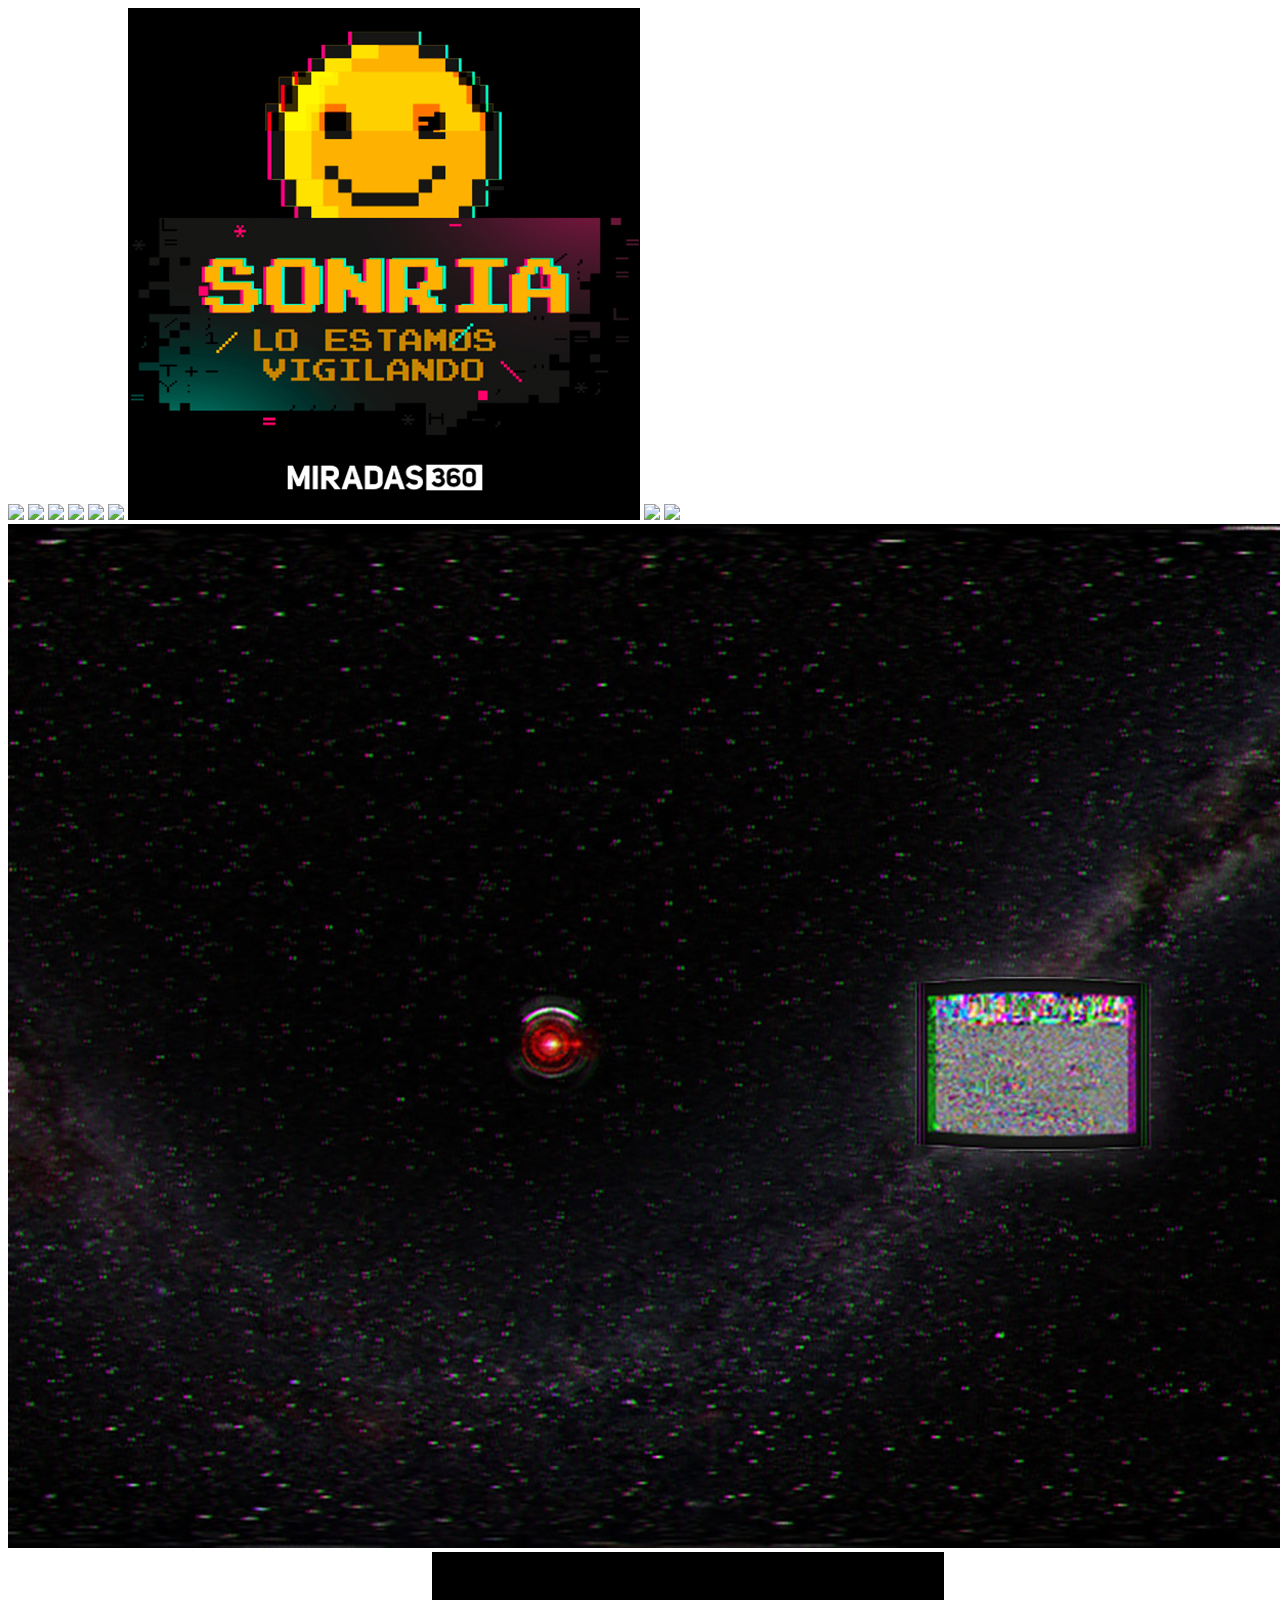
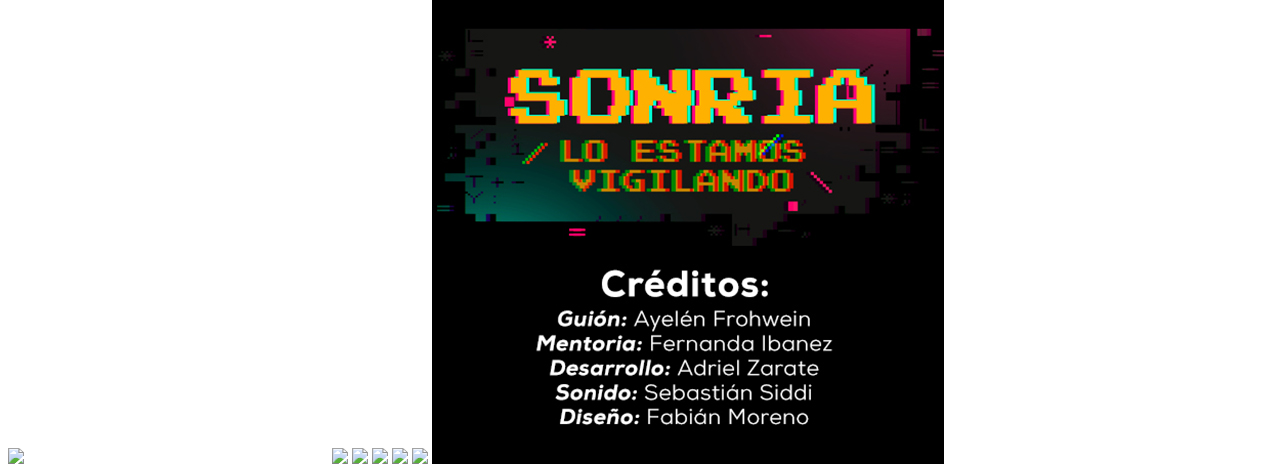
==== index.html @ ab411187 "testing video-39" ====
<!DOCTYPE html>
<html lang="en">

<head>
    <meta charset="UTF-8">
    <title>smile</title>

    <link rel="stylesheet" href="css/bootstrap.min.css" />
    <link rel="stylesheet" href="css/style.css" />

    <script src="js/jquery.min.js"></script>
    <script src="js/bootstrap.min.js"></script>

    <script src="https://aframe.io/releases/0.6.1/aframe.min.js"></script>

    <script src="js/aframe-gif-shader.min.js"></script>

    <script src="js/aframe-vid-shader.min.js"></script>

    <!--script src="js/aframe-particle-system-component.min.js"></script-->

    <script src="js/aframe-preloader-component.min.js"></script>

</head>

<body>

    <div id="preloaderModal" class="modal instructions-modal" tabindex="-1" role="dialog" style="display: none;">
        <div class="modal-dialog modal-dialog__full" role="document">
            <div class="modal-content vertical-align text-center">
                <div class="col-md-6 col-md-offset-3">
                    <div class="row" style="opacity:0">
                        <div class="col-xs-12">
                            <i class="preloader-modal__ok fa fa-check fa-5x text-success" aria-hidden="true"></i>
                            <i class="preloader-modal__spinner fa fa-cog fa-spin fa-5x fa-fw text-muted" aria-hidden="true"></i>
                        </div>
                    </div>
                    <div class="row">
                        <div class="col-xs-12">
                            <span class="progress-label">Loading 0%</span>
                        </div>
                    </div>
                    <div class="row">
                        <div class="col-xs-12">
                            <button type="button" class="btn btn-default clearfix" data-dismiss="modal">Start</button>
                        </div>
                    </div>
                </div>
            </div>
        </div>
    </div>

    <a-scene preloader="autoInject: false; clickToClose: true; autoClose: true; target: #preloaderModal; bar: #preloaderModal .progress-bar; label: #preloaderModal .progress-label; labelText: Loading {0}%; slowLoad: true; doneLabelText: Press Start To Play!;">

        <a-assets>

            <img id="intro-msg-1" src="img/intro-msg-1.jpg" crossorigin="anonymous" preload="true">
            <img id="headphones" src="img/headphones.png" crossorigin="anonymous" preload="true">

            <img id="intro-msg-2" src="img/intro-msg-2.jpg" crossorigin="anonymous" preload="true">
            <img id="cardboard" src="img/cardboard.png" crossorigin="anonymous" preload="true">

            <img id="intro-msg-3" src="img/intro-msg-3.jpg" crossorigin="anonymous" preload="true">
            <img id="rotation" src="img/rotation.png" crossorigin="anonymous" preload="true">

            <img id="poster" src="img/poster.jpg" crossorigin="anonymous" preload="true">

            <img   id="img-1" src="img/img-1.jpg" crossorigin="anonymous" preload="true">
            <audio id="voice-1" src="audio/voice-1.aac" crossorigin="anonymous" preload="true"></audio>
            <audio id="sound-1" src="audio/sound-1.aac" crossorigin="anonymous" preload="true"></audio>
            <img   id="gif-1" src="img/gif-1.gif" crossorigin="anonymous" preload="true">

            <img   id="img-2" src="img/img-2.jpg" crossorigin="anonymous" preload="true">
            <audio id="voice-2" src="audio/voice-2.aac" crossorigin="anonymous" preload="true"></audio>
            <audio id="sound-2" src="audio/sound-2.aac" crossorigin="anonymous" preload="true"></audio>
            <img   id="gif-2" src="img/gif-2.gif" crossorigin="anonymous" preload="true">

            <video id="video-3" src="video/video-3.mp4" loop="true" crossorigin="anonymous" preload="true"></video>
            <audio id="voice-3" src="audio/voice-3.aac" crossorigin="anonymous" preload="true"></audio>
            <audio id="sound-3" src="audio/sound-3.aac" crossorigin="anonymous" preload="true"></audio>
            <img   id="gif-3" src="img/gif-3.gif" crossorigin="anonymous" preload="true">

            <img   id="img-4" src="img/img-4.jpg" crossorigin="anonymous" preload="true">
            <audio id="voice-4" src="audio/voice-4.aac" crossorigin="anonymous" preload="true"></audio>
            <audio id="sound-4" src="audio/sound-4.aac" crossorigin="anonymous" preload="true"></audio>
            <img   id="gif-4" src="img/gif-4.gif" crossorigin="anonymous" preload="true">

            <img   id="img-5" src="img/img-5.jpg" crossorigin="anonymous" preload="true">
            <audio id="voice-5" src="audio/voice-5.aac" crossorigin="anonymous" preload="true"></audio>
            <audio id="sound-5" src="audio/sound-5.aac" crossorigin="anonymous" preload="true"></audio>
            <img   id="gif-5" src="img/gif-5.gif" crossorigin="anonymous" preload="true">

            <img   id="credits" src="img/credits.jpg" crossorigin="anonymous" preload="true">

        </a-assets>

        <a-sky color="#000"></a-sky>

        <a-camera wasd-controls-enabled="true">
            <a-cursor id="cursor" color="red"></a-cursor>
            <a-plane id="trigger" width="0" height=".007" position="0 -0.25 -.5" color="#0afe55"></a-plane>
            <!-- intro -->
            <a-image src="#headphones" opacity="0" position="0 0 -6">
                <a-animation attribute="opacity" from="0" to="1" delay="0" dur="5000"></a-animation>
                <a-animation attribute="opacity" from="1" to="0" delay="5000" dur="5000"></a-animation>
                <a-animation attribute="visible" delay="10000" to="false"></a-animation>
                <a-animation attribute="rotation" dur="5000" fill="forwards" to="0 360 0" repeat="2"></a-animation>
            </a-image>
            <a-image src="#cardboard" opacity="0" position="0 0 -6">
                <a-animation attribute="visible" delay="10000" to="true"></a-animation>
                <a-animation attribute="opacity" from="0" to="1" delay="10000" dur="5000"></a-animation>
                <a-animation attribute="opacity" from="1" to="0" delay="15000" dur="5000"></a-animation>
                <a-animation attribute="visible" delay="20000" to="false"></a-animation>
                <a-animation attribute="rotation" delay="10000" dur="5000" fill="forwards" to="0 360 0" repeat="3"></a-animation>
            </a-image>
            <a-image src="#rotation" opacity="0" position="0 0 -6">
                <a-animation attribute="visible" delay="20000" to="true"></a-animation>
                <a-animation attribute="opacity" from="0" to="1" delay="20000" dur="5000"></a-animation>
                <a-animation attribute="opacity" from="1" to="0" delay="25000" dur="5000"></a-animation>
                <a-animation attribute="visible" delay="30000" to="false"></a-animation>
                <a-animation attribute="rotation" delay="20000" dur="5000" fill="forwards" to="0 360 0" repeat="3"></a-animation>
            </a-image>
            <a-plane src="#intro-msg-1" height="0.7" width="6" opacity="0" color="white" position=".12 1 -6">
                <a-animation attribute="opacity" from="0" to="1" dur="5000"></a-animation>
                <a-animation attribute="opacity" from="1" to="0" delay="5000" dur="5000"></a-animation>
                <a-animation attribute="visible" delay="10000" to="false"></a-animation>
            </a-plane>
            <a-plane src="#intro-msg-2" height="0.7" width="6" opacity="0" color="white" position=".12 1 -6">
                <a-animation attribute="visible" delay="10000" to="true"></a-animation>
                <a-animation attribute="opacity" from="0" to="1" delay="10000" dur="5000"></a-animation>
                <a-animation attribute="opacity" from="1" to="0" delay="15000" dur="5000"></a-animation>
                <a-animation attribute="visible" delay="20000" to="false"></a-animation>
            </a-plane>
            <a-plane src="#intro-msg-3" height="0.7" width="6" opacity="0" color="white" position=".12 1 -6">
                <a-animation attribute="visible" delay="20000" to="true"></a-animation>
                <a-animation attribute="opacity" from="0" to="1" delay="20000" dur="5000"></a-animation>
                <a-animation attribute="opacity" from="1" to="0" delay="25000" dur="5000"></a-animation>
                <a-animation attribute="visible" delay="30000" to="false"></a-animation>
            </a-plane>
            <a-plane src="#poster" opacity="0" width="2.8" height="2.8" position="0 0 -3">
                <a-animation attribute="opacity" from="0" to="1" delay="30000" dur="5000"></a-animation>
                <a-animation attribute="opacity" from="1" to="0" delay="35000" dur="5000"></a-animation>
                <a-animation id="start" attribute="visible" delay="40000" to="false"></a-animation>
            </a-plane>
            <!-- intro end -->
            <a-plane id="finalCredits" src="#credits" visible="false" width="3" height="3" position="0 0 -200"></a-plane>
        </a-camera>

        <a-sphere class="sphereActive" position="0 2 0" radius="50" material="src: #img-1" rotation="0 180 0" side="double" visible="false" sound="src:#sound-1; autoplay:false; loop:true; volume:4;"></a-sphere>
        <a-sphere position="0 2 -200" radius="50" material="src: #img-2" rotation="0 180 0" side="double" visible="false" sound="src:#sound-2; autoplay:false; loop:true; volume:4;"></a-sphere>

        <a-entity id="action" geometry="primitive:plane;" position="0 -200 0" material="shader:gif; src:url(img/gif-1.gif); transparent:true; opacity:.7;"></a-entity>

        <a-entity id="sound" position="0 1.5 0">
            <a-entity sound="src: #voice-1; volume: 3;"></a-entity>
        </a-entity>

        <!-- elements scene 1 -->
        <!-- ... -->

        <!-- elements scene 2 -->
        <!-- ... -->

        <!-- elements scene 3 -->
        <!-- ... -->

        <!-- elements scene 4 -->
        <a-entity class="es4-screen" position="-14.5 1.2 14.7" rotation="0 130 0" geometry="primitive:plane; height: 12.5; width: 8" material="shader:gif;src:url(img/es4-screen.gif);opacity:1" visible="false"></a-entity>

        <!-- elements scene 5 -->
		<a-entity class="es5-particle" position="0 2.25 0" particle-system="preset:snow; texture:img/0.png; size:3;" visible="false"></a-entity>
		<a-entity class="es5-particle" position="0 2.25 0" particle-system="preset:snow; texture:img/1.png; size:3;" visible="false"></a-entity>
		<a-entity class="es5-particle" position="0 2.25 0" particle-system="preset:snow; texture:img/0.png; size:2;" visible="false"></a-entity>
		<a-entity class="es5-particle" position="0 2.25 0" particle-system="preset:snow; texture:img/1.png; size:2;" visible="false"></a-entity>
		<a-entity class="es5-particle" position="0 2.25 0" particle-system="preset:rain; texture:img/0.png; size:2;" visible="false"></a-entity>
		<a-entity class="es5-particle" position="0 2.25 0" particle-system="preset:rain; texture:img/1.png; size:2;" visible="false"></a-entity>

    </a-scene>

    <script>

        // APP INIT
        (function() {

            console.log('app start');
            console.log('test 39');

            //SETTINGS
            var currentScene = 0;

            var assets = {
                escene1: {
                    esceneBgMaterial: 'img',
                    esceneBg: '#img-1',
                    esceneVoice: '#voice-1',
                    esceneSound: '#sound-1',
                    actionImg: 'gif-1',
                    actionPosition: { x: 0, y: 1.5, z: -1 }
                },
                escene2: {
                    esceneBgMaterial: 'img',
                    esceneBg: '#img-2',
                    esceneVoice: '#voice-2',
                    esceneSound: '#sound-2',
                    actionImg: 'gif-2',
                    actionPosition: { x: 0, y: 1.5, z: -1 }
                },
                escene3: {
                    esceneBgMaterial: 'video',
                    esceneBg: '#video-3',
                    esceneVoice: '#voice-3',
                    esceneSound: '#sound-3',
                    actionImg: 'gif-3',
                    actionPosition: { x: 0, y: 1.5, z: -1 }
                },
                escene4: {
                    esceneBgMaterial: 'img',
                    esceneBg: '#img-4',
                    esceneVoice: '#voice-4',
                    esceneSound: '#sound-4',
                    actionImg: 'gif-4',
                    actionPosition: { x: 0, y: 1.5, z: -1 }
                },
                escene5: {
                    esceneBgMaterial: 'img',
                    esceneBg: '#img-5',
                    esceneVoice: '#voice-5',
                    esceneSound: '#sound-5',
                    actionImg: 'gif-5',
                    actionPosition: { x: 0, y: 1.5, z: -1 }
                },
                key: function(n) {
                    return this[Object.keys(this)[n]];
                }
            };

            var indexLastScene = 4;
            var triggerAnimation = '<a-animation attribute="width" dur="3000" easing="ease-out" from="0" to="0.5">';
            var endAnimation = '<a-animation attribute="opacity" from="1" to="0" delay="3000" dur="3000"></a-animation>';
            var es5Particle = document.querySelectorAll('.es5-particle');

            var scene = document.querySelectorAll('a-scene');
            var sphere = document.querySelectorAll('a-sphere');
            var sphereActive = document.querySelector('.sphereActive');
            var sphereNoActive = document.querySelector('a-sphere:not(.sphereActive)');
            var voice = document.querySelector('#sound a-entity');
            var es4Screen = document.querySelector('.es4-screen');
            // var video2 = document.querySelector('#video-2');
            var video3 = document.querySelector('#video-3');

            function init() {
                console.log('you are in escene number: ' + (currentScene + 1));

                sphere[0].setAttribute('visible', 'true');
                sphere[1].setAttribute('visible', 'true');
                sphereActive.components.sound.playSound();
                voice.components.sound.playSound();
            }

            // ENABLE GO TO NEXT ESCENE
            function enableNext() {

                if (currentScene > 0 && currentScene < indexLastScene) {
                    if( assets.key(currentScene + 1).esceneBgMaterial == 'video' ){
                        sphereNoActive.classList.add("is-video");
                        sphereNoActive.setAttribute('material', 'shader:video; src:' + assets.key(currentScene + 1).esceneBg + '; side:double;' );
                    } else {
                        sphereNoActive.classList.remove("is-video");
                        sphereNoActive.setAttribute('material', 'shader:flat; src:' + assets.key(currentScene + 1).esceneBg );
                    }
                }

                action.setAttribute('position', { x: assets.key(currentScene).actionPosition.x, y: assets.key(currentScene).actionPosition.y, z: assets.key(currentScene).actionPosition.z });

                if (currentScene < indexLastScene) {
                    ++currentScene;
                    console.log('enable go to escene number: ' + (currentScene + 1));
                } else {
                    console.log('end');

                    action.onmouseenter = function (e) {
                      trigger.innerHTML = '';
                    };

                    sphereNoActive.setAttribute('visible', 'false');
                    sphereActive.innerHTML = endAnimation;
                    sphereActive.addEventListener('animationend', function(){
                        action.setAttribute('visible', 'false');
                        finalCredits.setAttribute('visible', 'true');
                        finalCredits.setAttribute('position', { x: 0, y: 0, z: -6 });
                    }, false);
                }
            }

            // GO TO NEXT ESCENE
            function goNextScene() {
                console.log('you are in escene number: ' + (currentScene + 1));

                sphere[0].classList.toggle("sphereActive");
                sphere[1].classList.toggle("sphereActive");

                sphereActive = document.querySelector('.sphereActive');
                sphereNoActive = document.querySelector('a-sphere:not(.sphereActive)');

                action.setAttribute('position', { y: -200 });

                sphereNoActive.setAttribute('material', '');
                sphereNoActive.setAttribute('position', { x: 0, y: 2, z: 100 });
                sphereActive.setAttribute('position', { x: 0, y: 2, z: 0 });

                if( currentScene > 4 ) {
                    sphereNoActive.components.sound.stopSound();
                }

                sphereActive.setAttribute('sound', { src: assets.key(currentScene).esceneSound });
                sphereActive.components.sound.playSound();

                voice.setAttribute('sound', { src: assets.key(currentScene).esceneVoice });
                voice.components.sound.playSound();

                switch(currentScene) {
                    case 1:
                        // togglePlayback();
                        break;
                    case 2:
                        togglePlayback();
                        togglePlayback();
                        break;
                    case 3:
                        es4Screen.setAttribute('visible','true');
                        break;
                    case 4:
                        es4Screen.setAttribute('visible','false');
                        function async(u, c) {
                          var d = document,
                              t = 'script',
                              o = d.createElement(t),
                              s = d.getElementsByTagName(t)[0];
                          o.src = '//' + u;
                          if (c) { o.addEventListener('load', function (e) { c(null, e); }, false); }
                          s.parentNode.insertBefore(o, s);
                        }
                        async('adrielzarate.github.io/js/aframe-particle-system-component.min.js', function() {
                            console.log('script loaded!');
                            for (var i = 0; i < es5Particle.length; i++) {
                                es5Particle[i].setAttribute('visible','true');
                            }
                        });
                        break;
                }

                action.setAttribute('material', { src: 'url(img/' + assets.key(currentScene).actionImg + '.gif);' });
            }

            //TOGLE PLAY TEXTURE
            function togglePlayback() {
              var el = document.querySelector('.is-video');
              var material = Object.assign({}, el.getAttribute('material'));
              material.pause = !material.pause;
              el.setAttribute('material', material);
            }

            //EVENTS
            start.addEventListener('animationend', init, false);
            sound.addEventListener('sound-ended', enableNext, false);
            trigger.addEventListener('animationend', goNextScene, false);

            preloaderModal.querySelector('button').addEventListener('click', function(){
                // video2.play();
                // video2.pause();
                video3.play();
                video3.pause();
                // togglePlayback();
            }, false);

            action.onmouseenter = function (e) {
              trigger.innerHTML = triggerAnimation;
            };

            action.onmouseleave = function (e) {
              trigger.innerHTML = '';
              trigger.setAttribute('width', 0);
            };

        })();

    </script>
</body>

</html>
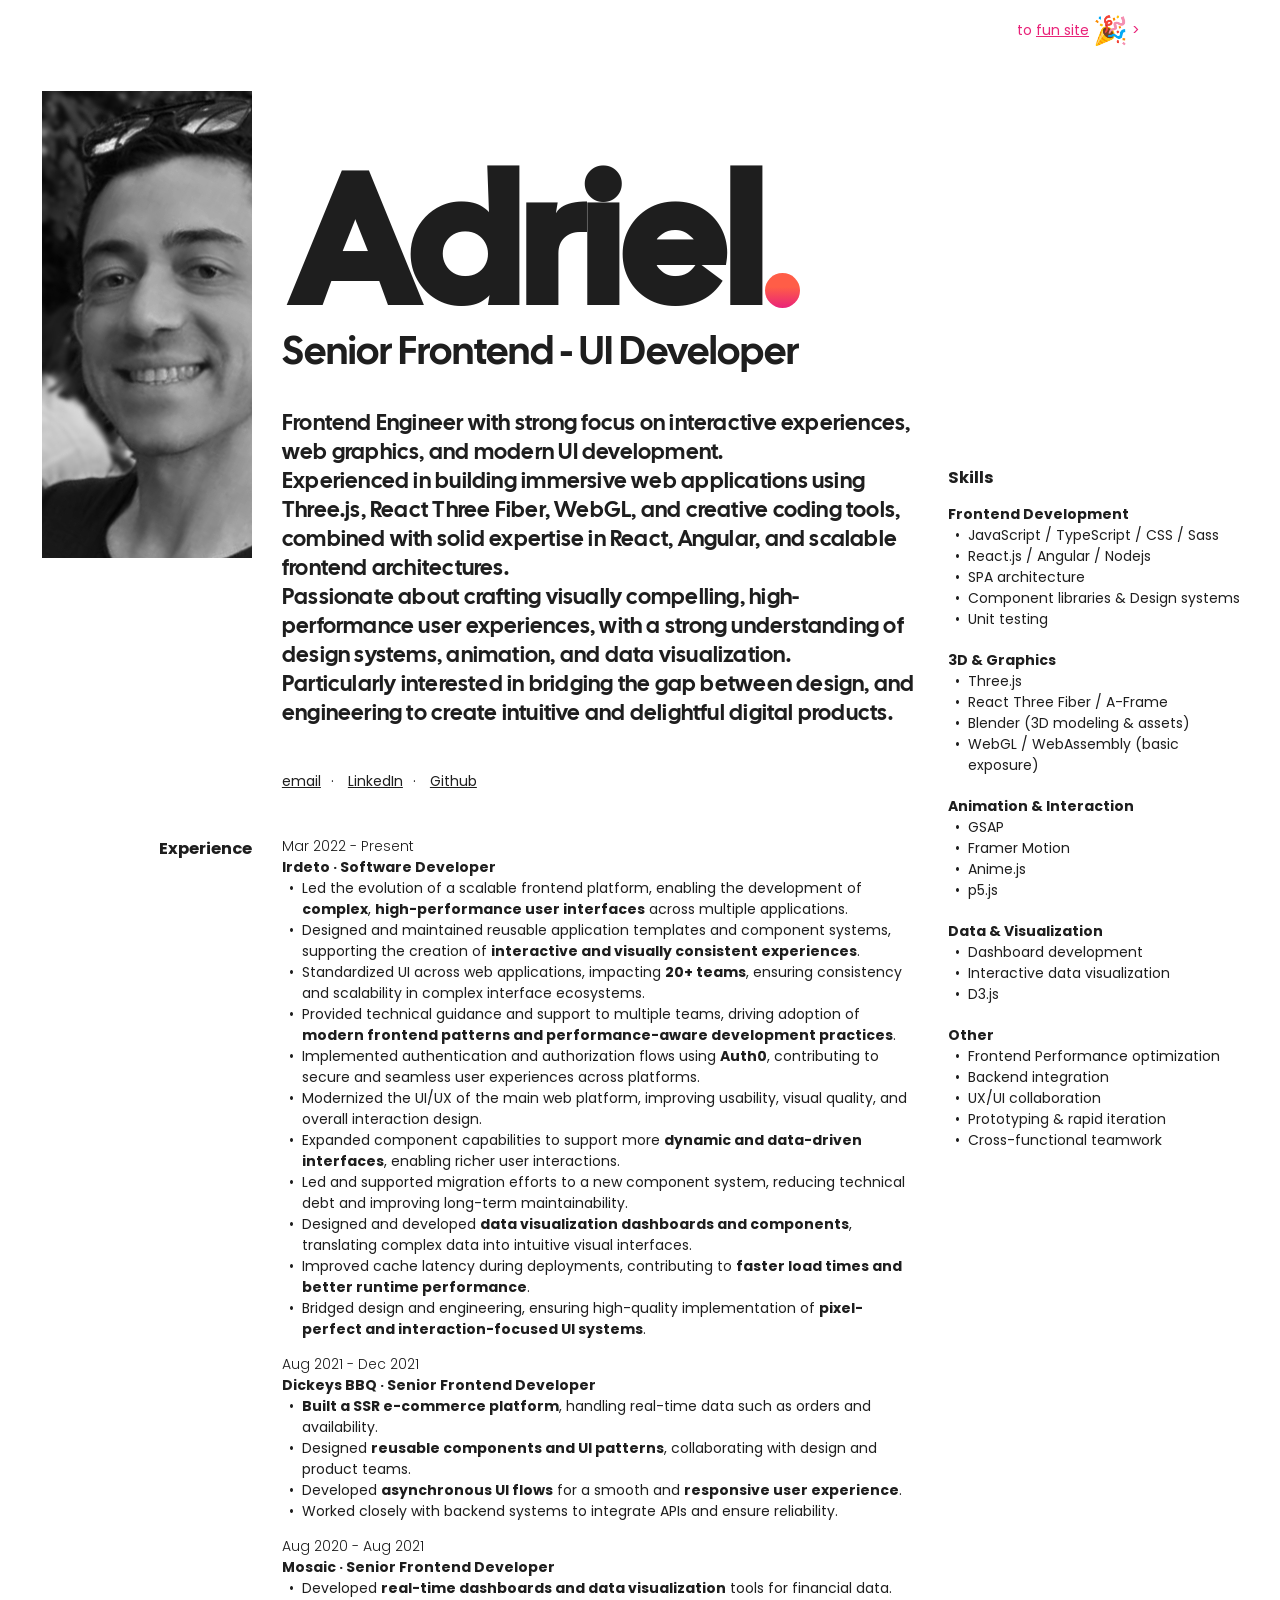
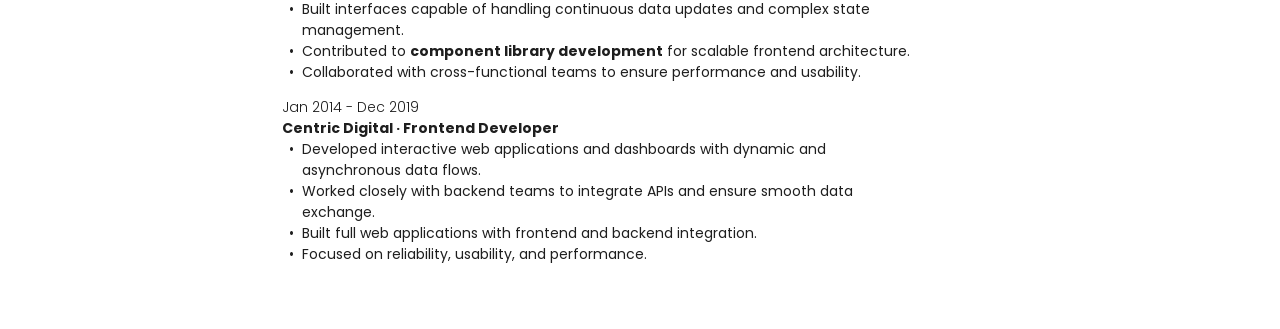
==== commit 5bd7b4da: "first commit" ====
--- a/index.html
+++ b/index.html
@@ -1,390 +1,166 @@
 <!DOCTYPE html>
 <html lang="en">
-
 <head>
     <meta charset="UTF-8">
-    <title>smile</title>
+    <meta name="viewport" content="width=device-width, initial-scale=1.0">
+    <link rel="icon" href="img/favicon.ico" type="image/x-icon">
+    <title>Adriel Zarate · Frontend Developer</title>
+    <link rel="preconnect" href="https://fonts.googleapis.com">
+    <link rel="preconnect" href="https://fonts.gstatic.com" crossorigin>
+    <link href="https://fonts.googleapis.com/css2?family=Cal+Sans&family=Poppins:wght@300;400;700&display=swap" rel="stylesheet">
+    <link rel="stylesheet" href="css/style.css">
+    <link rel="stylesheet" href="css/profesional.css">
+</head>
+<body>
+    <nav>
+        <a href="/fun.html">to <span class="underline">fun site</span> <span class="emoji">🎉</span> ></a>
+    </nav>
+    <div class="professional">
+        <section class="intro">
+            <figure>
+                <img id="me" width="210" src="img/adriel-zarate.jpg" alt="Adriel Zarate profile picture">
+            </figure>
 
-    <link rel="stylesheet" href="css/bootstrap.min.css" />
-    <link rel="stylesheet" href="css/style.css" />
+            <div>
+                <header>
+                    <h1>Adriel</h1>
+                    <h2>Senior Frontend - UI Developer</h2>
+                </header>
 
-    <script src="js/jquery.min.js"></script>
-    <script src="js/bootstrap.min.js"></script>
-
-    <script src="https://aframe.io/releases/0.6.1/aframe.min.js"></script>
-
-    <script src="js/aframe-gif-shader.min.js"></script>
-
-    <script src="js/aframe-vid-shader.min.js"></script>
-
-    <!--script src="js/aframe-particle-system-component.min.js"></script-->
-
-    <script src="js/aframe-preloader-component.min.js"></script>
-
-</head>
-
-<body>
-
-    <div id="preloaderModal" class="modal instructions-modal" tabindex="-1" role="dialog" style="display: none;">
-        <div class="modal-dialog modal-dialog__full" role="document">
-            <div class="modal-content vertical-align text-center">
-                <div class="col-md-6 col-md-offset-3">
-                    <div class="row" style="opacity:0">
-                        <div class="col-xs-12">
-                            <i class="preloader-modal__ok fa fa-check fa-5x text-success" aria-hidden="true"></i>
-                            <i class="preloader-modal__spinner fa fa-cog fa-spin fa-5x fa-fw text-muted" aria-hidden="true"></i>
-                        </div>
-                    </div>
-                    <div class="row">
-                        <div class="col-xs-12">
-                            <span class="progress-label">Loading 0%</span>
-                        </div>
-                    </div>
-                    <div class="row">
-                        <div class="col-xs-12">
-                            <button type="button" class="btn btn-default clearfix" data-dismiss="modal">Start</button>
-                        </div>
-                    </div>
+                <div class="about">
+                    <p>Frontend Engineer with strong focus on interactive experiences, web graphics, and modern UI development.</p>
+                    <p>Experienced in building immersive web applications using Three.js, React Three Fiber, WebGL, and creative coding tools, combined with solid expertise in React, Angular, and scalable frontend architectures.</p>
+                    <p>Passionate about crafting visually compelling, high-performance user experiences, with a strong understanding of design systems, animation, and data visualization.</p>
+                    <p>Particularly interested in bridging the gap between design, and engineering to create intuitive and delightful digital products.</p>
                 </div>
             </div>
-        </div>
+        </section>
+
+        <section class="links">
+            <ul>
+                <li><a href="mailto:adrielzarate@gmail.com">email</a></li>
+                <li><a href="https://www.linkedin.com/in/adrielzarate/">LinkedIn</a></li>
+                <li><a href="https://github.com/adrielzarate">Github</a></li>
+            </ul>
+        </section>
+
+        <aside class="skills">
+            <h3>Skills</h3>
+            <ul>
+                <li>
+                    <h4>Frontend Development</h4>
+                    <ul>
+                        <li>JavaScript / TypeScript / CSS / Sass</li>
+                        <li>React.js / Angular / Nodejs</li>
+                        <li>SPA architecture</li>
+                        <li>Component libraries & Design systems</li>
+                        <li>Unit testing</li>
+                    </ul>
+                </li>
+                <li>
+                    <h4>3D & Graphics</h4>
+                    <ul>
+                        <li>Three.js</li>
+                        <li>React Three Fiber / A-Frame</li>
+                        <li>Blender (3D modeling & assets)</li>
+                        <li>WebGL / WebAssembly (basic exposure)</li>
+                    </ul>
+                </li>
+                <li>
+                    <h4>Animation & Interaction</h4>
+                    <ul>
+                        <li>GSAP</li>
+                        <li>Framer Motion</li>
+                        <li>Anime.js</li>
+                        <li>p5.js</li>
+                    </ul>
+                </li>
+                <li>
+                    <h4>Data & Visualization</h4>
+                    <ul>
+                        <li>Dashboard development</li>
+                        <li>Interactive data visualization</li>
+                        <li>D3.js</li>
+                    </ul>
+                </li>
+                <li>
+                    <h4>Other</h4>
+                    <ul>
+                        <li>Frontend Performance optimization</li>
+                        <li>Backend integration</li>
+                        <li>UX/UI collaboration</li>
+                        <li>Prototyping & rapid iteration</li>
+                        <li>Cross-functional teamwork</li>
+                    </ul>
+                </li>
+            </ul>
+        </aside>
+
+        <main class="experience">
+            <h3>Experience</h3>
+            <ol reversed>
+                <li>
+                    <div class="date"><time datetime="2022-03">Mar 2022</time> - Present</div>
+                    <h4>Irdeto · Software Developer</h4>
+                    <ul>
+                        <li>Led the evolution of a scalable frontend platform, enabling the development of <strong>complex</strong>, <strong>high-performance user interfaces</strong> across multiple applications.</li>
+                        <li>Designed and maintained reusable application templates and component systems, supporting the creation of <strong>interactive and visually consistent experiences</strong>.</li>
+                        <li>Standardized UI across web applications, impacting <strong>20+ teams</strong>, ensuring consistency and scalability in complex interface ecosystems.</li>
+                        <li>Provided technical guidance and support to multiple teams, driving adoption of <strong>modern frontend patterns and performance-aware development practices</strong>.</li>
+                        <li>Implemented authentication and authorization flows using <strong>Auth0</strong>, contributing to secure and seamless user experiences across platforms.</li>
+                        <li>Modernized the UI/UX of the main web platform, improving usability, visual quality, and overall interaction design.</li>
+                        <li>Expanded component capabilities to support more <strong>dynamic and data-driven interfaces</strong>, enabling richer user interactions.</li>
+                        <li>Led and supported migration efforts to a new component system, reducing technical debt and improving long-term maintainability.</li>
+                        <li>Designed and developed <strong>data visualization dashboards and components</strong>, translating complex data into intuitive visual interfaces.</li>
+                        <li>Improved cache latency during deployments, contributing to <strong>faster load times and better runtime performance</strong>.</li>
+                        <li>Bridged design and engineering, ensuring high-quality implementation of <strong>pixel-perfect and interaction-focused UI systems</strong>.</li>
+                    </ul>
+                </li>
+
+                <li>
+                    <div class="date"><time datetime="2021-08">Aug 2021</time> - <time datetime="2021-12">Dec 2021</time></div>
+                    <h4>Dickeys BBQ · Senior Frontend Developer</h4>
+                    <ul>
+                        <li><strong>Built a SSR e-commerce platform</strong>, handling real-time data such as orders and availability.</li>
+                        <li>Designed <strong>reusable components and UI patterns</strong>, collaborating with design and product teams.</li>
+                        <li>Developed <strong>asynchronous UI flows</strong> for a smooth and <strong>responsive user experience</strong>.</li>
+                        <li>Worked closely with backend systems to integrate APIs and ensure reliability.</li>
+                    </ul>
+                </li>
+
+                <li>
+                    <div class="date"><time datetime="2020-08">Aug 2020</time> - <time datetime="2021-08">Aug 2021</time></div>
+                    <h4>Mosaic · Senior Frontend Developer</h4>
+                    <ul>
+                        <li>Developed <strong>real-time dashboards and data visualization</strong> tools for financial data.</li>
+                        <li>Built interfaces capable of handling continuous data updates and complex state management.</li>
+                        <li>Contributed to <strong>component library development</strong> for scalable frontend architecture.</li>
+                        <li>Collaborated with cross-functional teams to ensure performance and usability.</li>
+                    </ul>
+                </li>
+
+                <li>
+                    <div class="date"><time datetime="2014-01">Jan 2014</time> - <time datetime="2019-12">Dec 2019</time></div>
+                    <h4>Centric Digital · Frontend Developer</h4>
+                    <ul>
+                        <li>Developed interactive web applications and dashboards with dynamic and asynchronous data flows.</li>
+                        <li>Worked closely with backend teams to integrate APIs and ensure smooth data exchange.</li>
+                        <li>Built full web applications with frontend and backend integration.</li>
+                        <li>Focused on reliability, usability, and performance.</li>
+                    </ul>
+                </li>
+            </ol>
+        </main>
     </div>
+    <script>
+        const me = document.getElementById('me');
 
-    <a-scene preloader="autoInject: false; clickToClose: true; autoClose: true; target: #preloaderModal; bar: #preloaderModal .progress-bar; label: #preloaderModal .progress-label; labelText: Loading {0}%; slowLoad: true; doneLabelText: Press Start To Play!;">
+        const gif = new Image();
+        gif.src = 'img/adriel-zarate.gif';
 
-        <a-assets>
-
-            <img id="intro-msg-1" src="img/intro-msg-1.jpg" crossorigin="anonymous" preload="true">
-            <img id="headphones" src="img/headphones.png" crossorigin="anonymous" preload="true">
-
-            <img id="intro-msg-2" src="img/intro-msg-2.jpg" crossorigin="anonymous" preload="true">
-            <img id="cardboard" src="img/cardboard.png" crossorigin="anonymous" preload="true">
-
-            <img id="intro-msg-3" src="img/intro-msg-3.jpg" crossorigin="anonymous" preload="true">
-            <img id="rotation" src="img/rotation.png" crossorigin="anonymous" preload="true">
-
-            <img id="poster" src="img/poster.jpg" crossorigin="anonymous" preload="true">
-
-            <img   id="img-1" src="img/img-1.jpg" crossorigin="anonymous" preload="true">
-            <audio id="voice-1" src="audio/voice-1.aac" crossorigin="anonymous" preload="true"></audio>
-            <audio id="sound-1" src="audio/sound-1.aac" crossorigin="anonymous" preload="true"></audio>
-            <img   id="gif-1" src="img/gif-1.gif" crossorigin="anonymous" preload="true">
-
-            <img   id="img-2" src="img/img-2.jpg" crossorigin="anonymous" preload="true">
-            <audio id="voice-2" src="audio/voice-2.aac" crossorigin="anonymous" preload="true"></audio>
-            <audio id="sound-2" src="audio/sound-2.aac" crossorigin="anonymous" preload="true"></audio>
-            <img   id="gif-2" src="img/gif-2.gif" crossorigin="anonymous" preload="true">
-
-            <video id="video-3" src="video/video-3.mp4" loop="true" crossorigin="anonymous" preload="true"></video>
-            <audio id="voice-3" src="audio/voice-3.aac" crossorigin="anonymous" preload="true"></audio>
-            <audio id="sound-3" src="audio/sound-3.aac" crossorigin="anonymous" preload="true"></audio>
-            <img   id="gif-3" src="img/gif-3.gif" crossorigin="anonymous" preload="true">
-
-            <img   id="img-4" src="img/img-4.jpg" crossorigin="anonymous" preload="true">
-            <audio id="voice-4" src="audio/voice-4.aac" crossorigin="anonymous" preload="true"></audio>
-            <audio id="sound-4" src="audio/sound-4.aac" crossorigin="anonymous" preload="true"></audio>
-            <img   id="gif-4" src="img/gif-4.gif" crossorigin="anonymous" preload="true">
-
-            <img   id="img-5" src="img/img-5.jpg" crossorigin="anonymous" preload="true">
-            <audio id="voice-5" src="audio/voice-5.aac" crossorigin="anonymous" preload="true"></audio>
-            <audio id="sound-5" src="audio/sound-5.aac" crossorigin="anonymous" preload="true"></audio>
-            <img   id="gif-5" src="img/gif-5.gif" crossorigin="anonymous" preload="true">
-
-            <img   id="credits" src="img/credits.jpg" crossorigin="anonymous" preload="true">
-
-        </a-assets>
-
-        <a-sky color="#000"></a-sky>
-
-        <a-camera wasd-controls-enabled="true">
-            <a-cursor id="cursor" color="red"></a-cursor>
-            <a-plane id="trigger" width="0" height=".007" position="0 -0.25 -.5" color="#0afe55"></a-plane>
-            <!-- intro -->
-            <a-image src="#headphones" opacity="0" position="0 0 -6">
-                <a-animation attribute="opacity" from="0" to="1" delay="0" dur="5000"></a-animation>
-                <a-animation attribute="opacity" from="1" to="0" delay="5000" dur="5000"></a-animation>
-                <a-animation attribute="visible" delay="10000" to="false"></a-animation>
-                <a-animation attribute="rotation" dur="5000" fill="forwards" to="0 360 0" repeat="2"></a-animation>
-            </a-image>
-            <a-image src="#cardboard" opacity="0" position="0 0 -6">
-                <a-animation attribute="visible" delay="10000" to="true"></a-animation>
-                <a-animation attribute="opacity" from="0" to="1" delay="10000" dur="5000"></a-animation>
-                <a-animation attribute="opacity" from="1" to="0" delay="15000" dur="5000"></a-animation>
-                <a-animation attribute="visible" delay="20000" to="false"></a-animation>
-                <a-animation attribute="rotation" delay="10000" dur="5000" fill="forwards" to="0 360 0" repeat="3"></a-animation>
-            </a-image>
-            <a-image src="#rotation" opacity="0" position="0 0 -6">
-                <a-animation attribute="visible" delay="20000" to="true"></a-animation>
-                <a-animation attribute="opacity" from="0" to="1" delay="20000" dur="5000"></a-animation>
-                <a-animation attribute="opacity" from="1" to="0" delay="25000" dur="5000"></a-animation>
-                <a-animation attribute="visible" delay="30000" to="false"></a-animation>
-                <a-animation attribute="rotation" delay="20000" dur="5000" fill="forwards" to="0 360 0" repeat="3"></a-animation>
-            </a-image>
-            <a-plane src="#intro-msg-1" height="0.7" width="6" opacity="0" color="white" position=".12 1 -6">
-                <a-animation attribute="opacity" from="0" to="1" dur="5000"></a-animation>
-                <a-animation attribute="opacity" from="1" to="0" delay="5000" dur="5000"></a-animation>
-                <a-animation attribute="visible" delay="10000" to="false"></a-animation>
-            </a-plane>
-            <a-plane src="#intro-msg-2" height="0.7" width="6" opacity="0" color="white" position=".12 1 -6">
-                <a-animation attribute="visible" delay="10000" to="true"></a-animation>
-                <a-animation attribute="opacity" from="0" to="1" delay="10000" dur="5000"></a-animation>
-                <a-animation attribute="opacity" from="1" to="0" delay="15000" dur="5000"></a-animation>
-                <a-animation attribute="visible" delay="20000" to="false"></a-animation>
-            </a-plane>
-            <a-plane src="#intro-msg-3" height="0.7" width="6" opacity="0" color="white" position=".12 1 -6">
-                <a-animation attribute="visible" delay="20000" to="true"></a-animation>
-                <a-animation attribute="opacity" from="0" to="1" delay="20000" dur="5000"></a-animation>
-                <a-animation attribute="opacity" from="1" to="0" delay="25000" dur="5000"></a-animation>
-                <a-animation attribute="visible" delay="30000" to="false"></a-animation>
-            </a-plane>
-            <a-plane src="#poster" opacity="0" width="2.8" height="2.8" position="0 0 -3">
-                <a-animation attribute="opacity" from="0" to="1" delay="30000" dur="5000"></a-animation>
-                <a-animation attribute="opacity" from="1" to="0" delay="35000" dur="5000"></a-animation>
-                <a-animation id="start" attribute="visible" delay="40000" to="false"></a-animation>
-            </a-plane>
-            <!-- intro end -->
-            <a-plane id="finalCredits" src="#credits" visible="false" width="3" height="3" position="0 0 -200"></a-plane>
-        </a-camera>
-
-        <a-sphere class="sphereActive" position="0 2 0" radius="50" material="src: #img-1" rotation="0 180 0" side="double" visible="false" sound="src:#sound-1; autoplay:false; loop:true; volume:4;"></a-sphere>
-        <a-sphere position="0 2 -200" radius="50" material="src: #img-2" rotation="0 180 0" side="double" visible="false" sound="src:#sound-2; autoplay:false; loop:true; volume:4;"></a-sphere>
-
-        <a-entity id="action" geometry="primitive:plane;" position="0 -200 0" material="shader:gif; src:url(img/gif-1.gif); transparent:true; opacity:.7;"></a-entity>
-
-        <a-entity id="sound" position="0 1.5 0">
-            <a-entity sound="src: #voice-1; volume: 3;"></a-entity>
-        </a-entity>
-
-        <!-- elements scene 1 -->
-        <!-- ... -->
-
-        <!-- elements scene 2 -->
-        <!-- ... -->
-
-        <!-- elements scene 3 -->
-        <!-- ... -->
-
-        <!-- elements scene 4 -->
-        <a-entity class="es4-screen" position="-14.5 1.2 14.7" rotation="0 130 0" geometry="primitive:plane; height: 12.5; width: 8" material="shader:gif;src:url(img/es4-screen.gif);opacity:1" visible="false"></a-entity>
-
-        <!-- elements scene 5 -->
-		<a-entity class="es5-particle" position="0 2.25 0" particle-system="preset:snow; texture:img/0.png; size:3;" visible="false"></a-entity>
-		<a-entity class="es5-particle" position="0 2.25 0" particle-system="preset:snow; texture:img/1.png; size:3;" visible="false"></a-entity>
-		<a-entity class="es5-particle" position="0 2.25 0" particle-system="preset:snow; texture:img/0.png; size:2;" visible="false"></a-entity>
-		<a-entity class="es5-particle" position="0 2.25 0" particle-system="preset:snow; texture:img/1.png; size:2;" visible="false"></a-entity>
-		<a-entity class="es5-particle" position="0 2.25 0" particle-system="preset:rain; texture:img/0.png; size:2;" visible="false"></a-entity>
-		<a-entity class="es5-particle" position="0 2.25 0" particle-system="preset:rain; texture:img/1.png; size:2;" visible="false"></a-entity>
-
-    </a-scene>
-
-    <script>
-
-        // APP INIT
-        (function() {
-
-            console.log('app start');
-            console.log('test 39');
-
-            //SETTINGS
-            var currentScene = 0;
-
-            var assets = {
-                escene1: {
-                    esceneBgMaterial: 'img',
-                    esceneBg: '#img-1',
-                    esceneVoice: '#voice-1',
-                    esceneSound: '#sound-1',
-                    actionImg: 'gif-1',
-                    actionPosition: { x: 0, y: 1.5, z: -1 }
-                },
-                escene2: {
-                    esceneBgMaterial: 'img',
-                    esceneBg: '#img-2',
-                    esceneVoice: '#voice-2',
-                    esceneSound: '#sound-2',
-                    actionImg: 'gif-2',
-                    actionPosition: { x: 0, y: 1.5, z: -1 }
-                },
-                escene3: {
-                    esceneBgMaterial: 'video',
-                    esceneBg: '#video-3',
-                    esceneVoice: '#voice-3',
-                    esceneSound: '#sound-3',
-                    actionImg: 'gif-3',
-                    actionPosition: { x: 0, y: 1.5, z: -1 }
-                },
-                escene4: {
-                    esceneBgMaterial: 'img',
-                    esceneBg: '#img-4',
-                    esceneVoice: '#voice-4',
-                    esceneSound: '#sound-4',
-                    actionImg: 'gif-4',
-                    actionPosition: { x: 0, y: 1.5, z: -1 }
-                },
-                escene5: {
-                    esceneBgMaterial: 'img',
-                    esceneBg: '#img-5',
-                    esceneVoice: '#voice-5',
-                    esceneSound: '#sound-5',
-                    actionImg: 'gif-5',
-                    actionPosition: { x: 0, y: 1.5, z: -1 }
-                },
-                key: function(n) {
-                    return this[Object.keys(this)[n]];
-                }
-            };
-
-            var indexLastScene = 4;
-            var triggerAnimation = '<a-animation attribute="width" dur="3000" easing="ease-out" from="0" to="0.5">';
-            var endAnimation = '<a-animation attribute="opacity" from="1" to="0" delay="3000" dur="3000"></a-animation>';
-            var es5Particle = document.querySelectorAll('.es5-particle');
-
-            var scene = document.querySelectorAll('a-scene');
-            var sphere = document.querySelectorAll('a-sphere');
-            var sphereActive = document.querySelector('.sphereActive');
-            var sphereNoActive = document.querySelector('a-sphere:not(.sphereActive)');
-            var voice = document.querySelector('#sound a-entity');
-            var es4Screen = document.querySelector('.es4-screen');
-            // var video2 = document.querySelector('#video-2');
-            var video3 = document.querySelector('#video-3');
-
-            function init() {
-                console.log('you are in escene number: ' + (currentScene + 1));
-
-                sphere[0].setAttribute('visible', 'true');
-                sphere[1].setAttribute('visible', 'true');
-                sphereActive.components.sound.playSound();
-                voice.components.sound.playSound();
-            }
-
-            // ENABLE GO TO NEXT ESCENE
-            function enableNext() {
-
-                if (currentScene > 0 && currentScene < indexLastScene) {
-                    if( assets.key(currentScene + 1).esceneBgMaterial == 'video' ){
-                        sphereNoActive.classList.add("is-video");
-                        sphereNoActive.setAttribute('material', 'shader:video; src:' + assets.key(currentScene + 1).esceneBg + '; side:double;' );
-                    } else {
-                        sphereNoActive.classList.remove("is-video");
-                        sphereNoActive.setAttribute('material', 'shader:flat; src:' + assets.key(currentScene + 1).esceneBg );
-                    }
-                }
-
-                action.setAttribute('position', { x: assets.key(currentScene).actionPosition.x, y: assets.key(currentScene).actionPosition.y, z: assets.key(currentScene).actionPosition.z });
-
-                if (currentScene < indexLastScene) {
-                    ++currentScene;
-                    console.log('enable go to escene number: ' + (currentScene + 1));
-                } else {
-                    console.log('end');
-
-                    action.onmouseenter = function (e) {
-                      trigger.innerHTML = '';
-                    };
-
-                    sphereNoActive.setAttribute('visible', 'false');
-                    sphereActive.innerHTML = endAnimation;
-                    sphereActive.addEventListener('animationend', function(){
-                        action.setAttribute('visible', 'false');
-                        finalCredits.setAttribute('visible', 'true');
-                        finalCredits.setAttribute('position', { x: 0, y: 0, z: -6 });
-                    }, false);
-                }
-            }
-
-            // GO TO NEXT ESCENE
-            function goNextScene() {
-                console.log('you are in escene number: ' + (currentScene + 1));
-
-                sphere[0].classList.toggle("sphereActive");
-                sphere[1].classList.toggle("sphereActive");
-
-                sphereActive = document.querySelector('.sphereActive');
-                sphereNoActive = document.querySelector('a-sphere:not(.sphereActive)');
-
-                action.setAttribute('position', { y: -200 });
-
-                sphereNoActive.setAttribute('material', '');
-                sphereNoActive.setAttribute('position', { x: 0, y: 2, z: 100 });
-                sphereActive.setAttribute('position', { x: 0, y: 2, z: 0 });
-
-                if( currentScene > 4 ) {
-                    sphereNoActive.components.sound.stopSound();
-                }
-
-                sphereActive.setAttribute('sound', { src: assets.key(currentScene).esceneSound });
-                sphereActive.components.sound.playSound();
-
-                voice.setAttribute('sound', { src: assets.key(currentScene).esceneVoice });
-                voice.components.sound.playSound();
-
-                switch(currentScene) {
-                    case 1:
-                        // togglePlayback();
-                        break;
-                    case 2:
-                        togglePlayback();
-                        togglePlayback();
-                        break;
-                    case 3:
-                        es4Screen.setAttribute('visible','true');
-                        break;
-                    case 4:
-                        es4Screen.setAttribute('visible','false');
-                        function async(u, c) {
-                          var d = document,
-                              t = 'script',
-                              o = d.createElement(t),
-                              s = d.getElementsByTagName(t)[0];
-                          o.src = '//' + u;
-                          if (c) { o.addEventListener('load', function (e) { c(null, e); }, false); }
-                          s.parentNode.insertBefore(o, s);
-                        }
-                        async('adrielzarate.github.io/js/aframe-particle-system-component.min.js', function() {
-                            console.log('script loaded!');
-                            for (var i = 0; i < es5Particle.length; i++) {
-                                es5Particle[i].setAttribute('visible','true');
-                            }
-                        });
-                        break;
-                }
-
-                action.setAttribute('material', { src: 'url(img/' + assets.key(currentScene).actionImg + '.gif);' });
-            }
-
-            //TOGLE PLAY TEXTURE
-            function togglePlayback() {
-              var el = document.querySelector('.is-video');
-              var material = Object.assign({}, el.getAttribute('material'));
-              material.pause = !material.pause;
-              el.setAttribute('material', material);
-            }
-
-            //EVENTS
-            start.addEventListener('animationend', init, false);
-            sound.addEventListener('sound-ended', enableNext, false);
-            trigger.addEventListener('animationend', goNextScene, false);
-
-            preloaderModal.querySelector('button').addEventListener('click', function(){
-                // video2.play();
-                // video2.pause();
-                video3.play();
-                video3.pause();
-                // togglePlayback();
-            }, false);
-
-            action.onmouseenter = function (e) {
-              trigger.innerHTML = triggerAnimation;
-            };
-
-            action.onmouseleave = function (e) {
-              trigger.innerHTML = '';
-              trigger.setAttribute('width', 0);
-            };
-
-        })();
-
+        me.addEventListener('mouseenter', () => {
+            me.src = 'img/adriel-zarate.gif';
+        }, { once: true });
     </script>
 </body>
-
 </html>
--- a/css/style.css
+++ b/css/style.css
@@ -0,0 +1,86 @@
+*::before,
+*::after,
+html,
+body {
+    padding: 0;
+    margin: 0;
+    box-sizing: content-box;
+}
+
+html,
+body {
+    font-size: 14px;
+    color: #1E1E1E;
+    -webkit-font-smoothing: antialiased;
+}
+
+body {
+    font-family: "Poppins", sans-serif;
+    font-weight: 400;
+    font-style: normal;
+}
+
+nav {
+    max-width: 1000px;
+    margin: auto;
+    padding-top: 20px;
+}
+
+nav a {
+    text-decoration: none;
+    display: flex;
+    justify-content: right;
+    align-items: center;
+}
+
+nav .underline {
+    text-decoration: underline;
+    margin: 0 4px;
+}
+
+nav .emoji {
+    font-size: 2rem;
+    line-height: 0;
+    margin-right: 4px;
+}
+
+.links ul {
+    grid-column: 2;
+    list-style: none;
+    padding: 0;
+}
+
+.links li {
+    display: inline-block;
+}
+
+.links a::after {
+    content: "·";
+    display: inline-block;
+    margin: 0 10px;
+}
+
+.links li:last-child a::after {
+    content: none;
+}
+
+@view-transition {
+    navigation: auto;
+    types: slide, forwards;
+}
+
+.intro h1 {
+    view-transition-name: adriel;
+}
+
+.intro h2 {
+    view-transition-name: role;
+}
+
+.intro .about {
+    view-transition-name: about;
+}
+
+::view-transition-group(*) {
+    animation-duration: .5s;
+}
--- a/css/profesional.css
+++ b/css/profesional.css
@@ -0,0 +1,222 @@
+nav a {
+    color: #e92379;
+}
+
+.professional {
+    display: grid;
+    grid-template-columns: 1fr;
+    grid-template-areas:
+        "intro"
+        "links"
+        "sidebar"
+        "experience";
+    grid-gap: 0;
+    padding: 0 20px 100px;
+    max-width: 800px;
+}
+
+h1 {
+    font-size: 7rem;
+    line-height: 0;
+    margin-bottom: 0;
+    font-weight: 900;
+    font-weight: bolder;
+    padding-left: 5px;
+    letter-spacing: 0;
+}
+
+h1::after {
+    content: "";
+    border-radius: 50%;
+    width: 18px;
+    height: 18px;
+    display: inline-block;
+    margin-left: 1px;
+    margin-bottom: -2px;
+    background: #F24720;
+    background: linear-gradient(180deg, #FF5D47 40%, #e92379 100%);
+}
+
+h2 {
+    font-size: 1.5rem;
+    font-weight: 400;
+}
+
+h3 {
+    margin-block-start: 1rem;
+    margin-block-end: 1rem;
+}
+
+.intro {
+    grid-area: intro;
+}
+
+.links {
+    margin-block-start: 1rem;
+    grid-area: links;
+}
+
+.experience {
+    grid-area: experience;
+}
+
+.skills {
+    grid-area: sidebar;
+}
+
+header {
+    font-family: "Cal Sans", sans-serif;
+}
+
+figure {
+    margin: 0;
+    filter: grayscale(1);
+}
+
+figure img {
+    position: absolute;
+    top: 0;
+    right: 0;
+}
+
+.about {
+    font-family: "Cal Sans", sans-serif;
+    font-size: 1.1rem;
+    letter-spacing: 0.01em;
+    max-width: 450px;
+}
+
+.about p {
+    margin: 0 auto;
+}
+
+.links a {
+    color: #1E1E1E;
+}
+
+.experience ol {
+    list-style: none;
+    padding: 0;
+    margin: 0;
+}
+
+.experience ol>li {
+    margin-block-end: 1rem;
+}
+
+ul {
+    padding-left: 20px;
+}
+
+ol ul li::marker,
+ul ul li::marker {
+    content: "•  ";
+}
+
+.date {
+    font-weight: 300;
+}
+
+.experience h4 {
+    margin: 0;
+}
+
+.skills>ul {
+    list-style: none;
+    padding: 0;
+    margin: 0;
+}
+
+.skills ul ul {
+    margin-bottom: 20px;
+}
+
+.skills h4 {
+    margin: 0;
+}
+
+figure {
+    display: none;
+}
+
+@media (min-width: 720px) {
+    figure {
+        display: block;
+        margin-top: 25px;
+    }
+}
+
+@media (min-width: 1200px) {
+    /* nav {
+        max-width: 1200px;
+        margin: auto;
+        text-align: right;
+        padding-top: 20px;
+    } */
+
+    h1 {
+        padding-left: 10px;
+        font-size: 13rem;
+    }
+
+    h1::after {
+        border-radius: 50%;
+        width: 35px;
+        height: 35px;
+        margin-left: 3px;
+        margin-bottom: -3px;
+    }
+
+    h2 {
+        font-size: 2.75rem;
+        margin-top: 20px;
+    }
+
+    figure {
+        margin-top: 0;
+    }
+
+    .professional {
+        padding: 50px 0;
+        max-width: 1200px;
+        margin: auto;
+        grid-template-columns: 3fr 1fr;
+        grid-template-areas:
+            "intro sidebar"
+            "links sidebar"
+            "experience sidebar";
+        grid-gap: 30px;
+    }
+
+    .intro {
+        display: grid;
+        grid-template-columns: 1fr 3fr;
+        column-gap: 30px;
+    }
+
+    .about {
+        font-size: 1.55rem;
+        max-width: none;
+    }
+
+    .links {
+        margin-block-start: 0;
+    }
+
+    .skills {
+        padding-top: 40vh;
+    }
+
+    .intro,
+    .links,
+    .experience {
+        display: grid;
+        grid-template-columns: 1fr 3fr;
+        column-gap: 30px;
+    }
+
+    .experience h3 {
+        text-align: right;
+        margin-block-start: 0;
+    }
+}
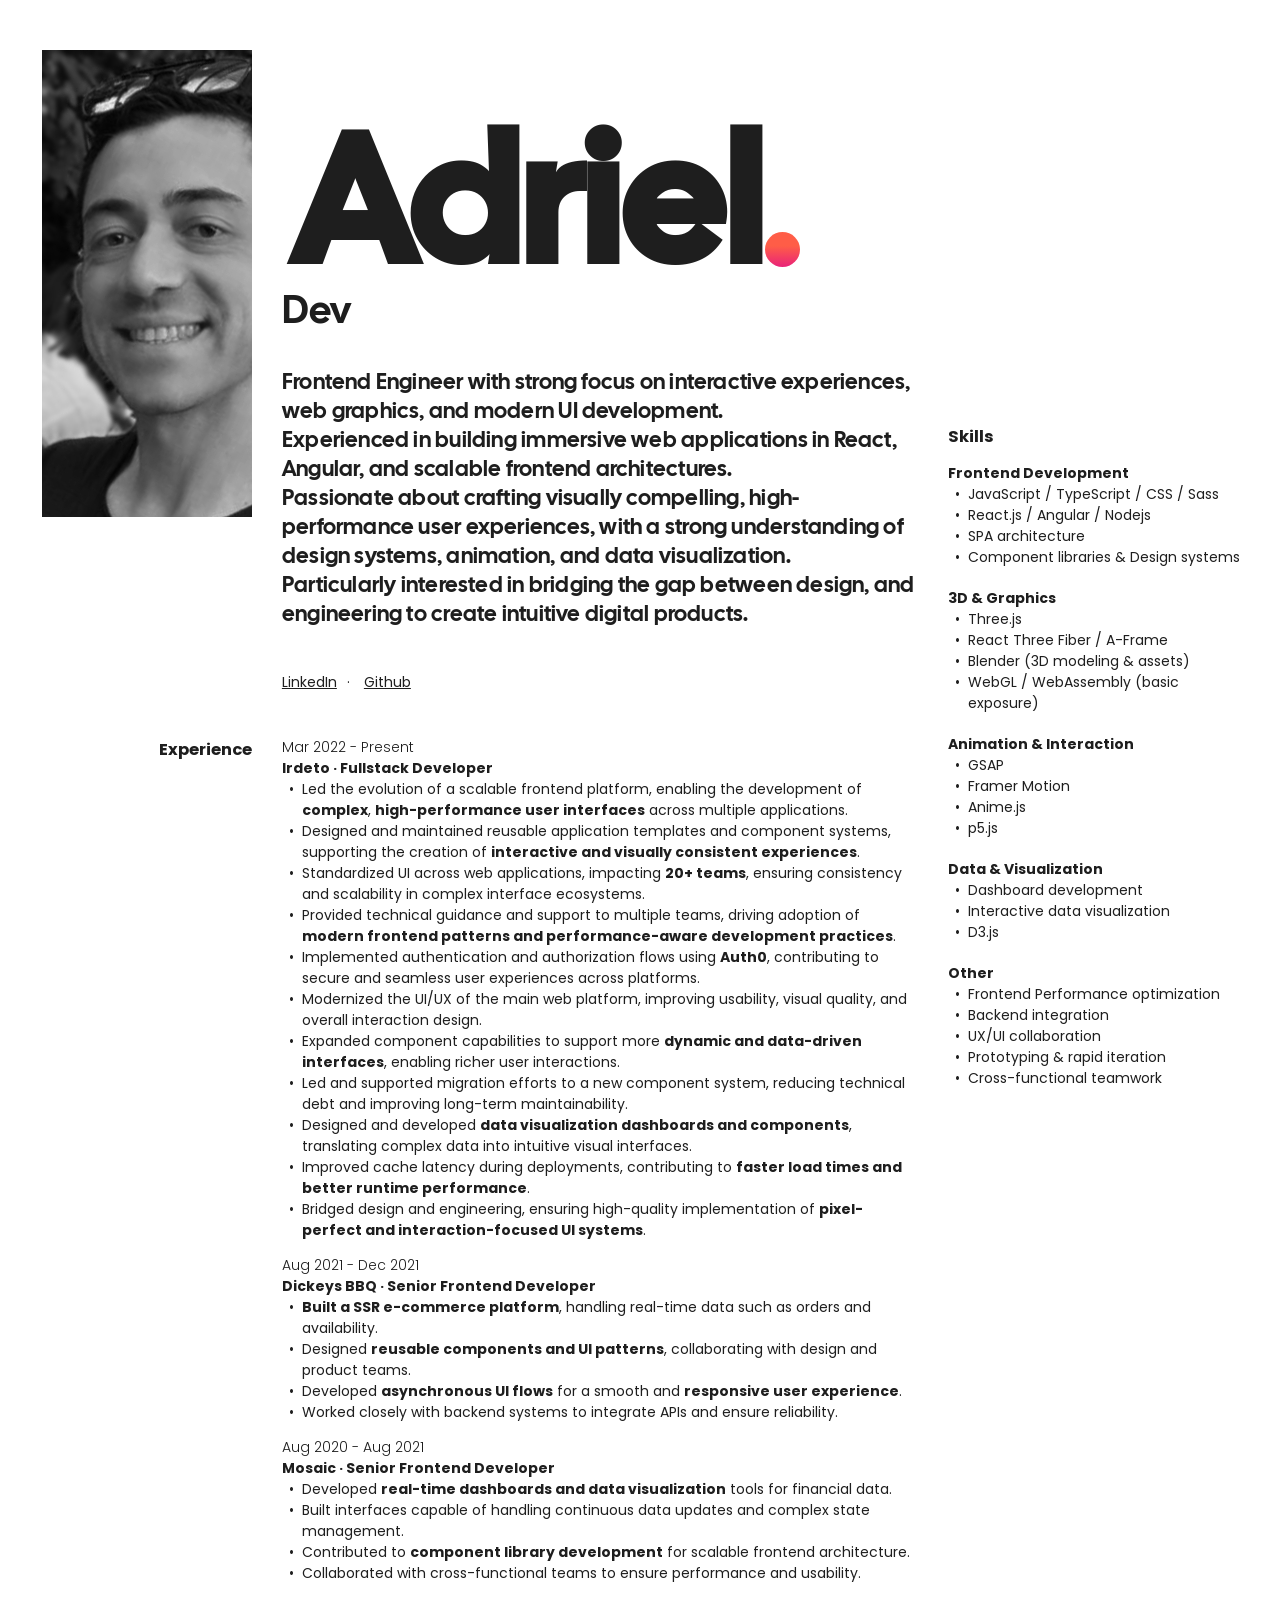
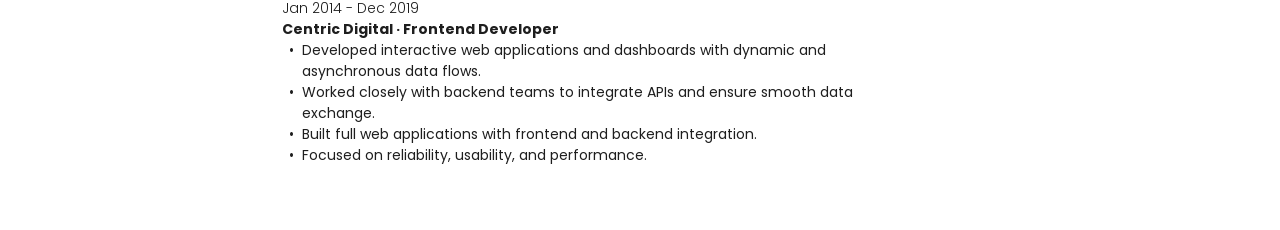
==== commit e915d5aa: "hide fun page" ====
--- a/index.html
+++ b/index.html
@@ -10,11 +10,22 @@
     <link href="https://fonts.googleapis.com/css2?family=Cal+Sans&family=Poppins:wght@300;400;700&display=swap" rel="stylesheet">
     <link rel="stylesheet" href="css/style.css">
     <link rel="stylesheet" href="css/profesional.css">
+    <!-- 
+    <script type="speculationrules">
+        {
+            "prerender": [{
+                "urls": ["fun.html"]
+            }]
+        }
+    </script> 
+    -->
 </head>
 <body>
+    <!-- 
     <nav>
         <a href="/fun.html">to <span class="underline">fun site</span> <span class="emoji">🎉</span> ></a>
-    </nav>
+    </nav> 
+    -->
     <div class="professional">
         <section class="intro">
             <figure>
@@ -24,21 +35,20 @@
             <div>
                 <header>
                     <h1>Adriel</h1>
-                    <h2>Senior Frontend - UI Developer</h2>
+                    <h2>Dev </h2>
                 </header>
 
                 <div class="about">
                     <p>Frontend Engineer with strong focus on interactive experiences, web graphics, and modern UI development.</p>
-                    <p>Experienced in building immersive web applications using Three.js, React Three Fiber, WebGL, and creative coding tools, combined with solid expertise in React, Angular, and scalable frontend architectures.</p>
+                    <p>Experienced in building immersive web applications in React, Angular, and scalable frontend architectures.</p>
                     <p>Passionate about crafting visually compelling, high-performance user experiences, with a strong understanding of design systems, animation, and data visualization.</p>
-                    <p>Particularly interested in bridging the gap between design, and engineering to create intuitive and delightful digital products.</p>
+                    <p>Particularly interested in bridging the gap between design, and engineering to create intuitive digital products.</p>
                 </div>
             </div>
         </section>
 
         <section class="links">
             <ul>
-                <li><a href="mailto:adrielzarate@gmail.com">email</a></li>
                 <li><a href="https://www.linkedin.com/in/adrielzarate/">LinkedIn</a></li>
                 <li><a href="https://github.com/adrielzarate">Github</a></li>
             </ul>
@@ -54,7 +64,6 @@
                         <li>React.js / Angular / Nodejs</li>
                         <li>SPA architecture</li>
                         <li>Component libraries & Design systems</li>
-                        <li>Unit testing</li>
                     </ul>
                 </li>
                 <li>
@@ -101,7 +110,7 @@
             <ol reversed>
                 <li>
                     <div class="date"><time datetime="2022-03">Mar 2022</time> - Present</div>
-                    <h4>Irdeto · Software Developer</h4>
+                    <h4>Irdeto · Fullstack Developer</h4>
                     <ul>
                         <li>Led the evolution of a scalable frontend platform, enabling the development of <strong>complex</strong>, <strong>high-performance user interfaces</strong> across multiple applications.</li>
                         <li>Designed and maintained reusable application templates and component systems, supporting the creation of <strong>interactive and visually consistent experiences</strong>.</li>
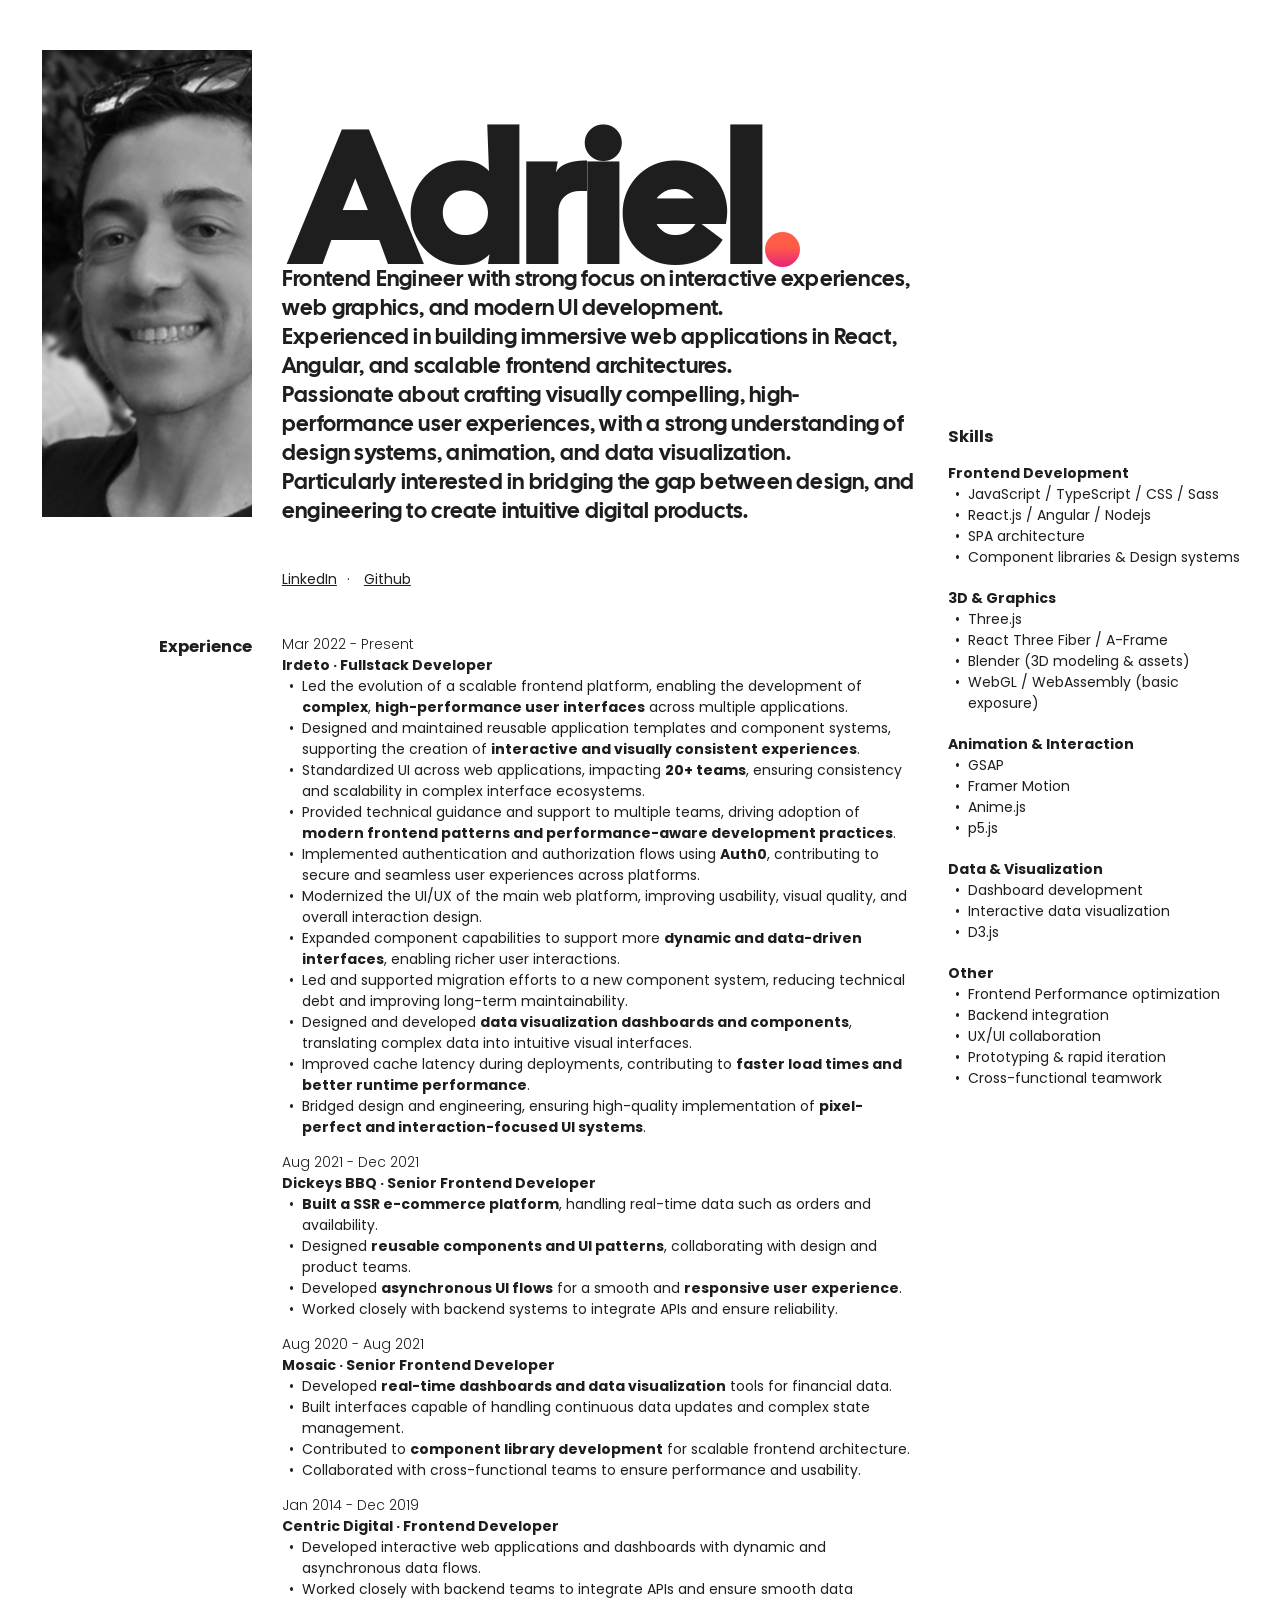
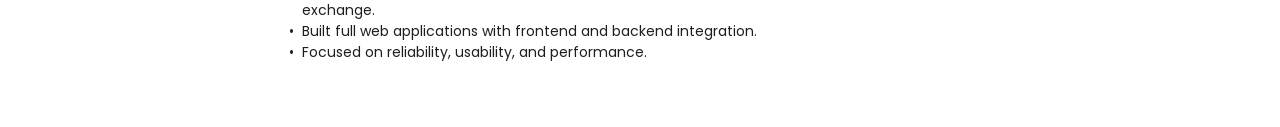
==== commit feb12493: "typo" ====
--- a/index.html
+++ b/index.html
@@ -35,7 +35,6 @@
             <div>
                 <header>
                     <h1>Adriel</h1>
-                    <h2>Dev </h2>
                 </header>
 
                 <div class="about">
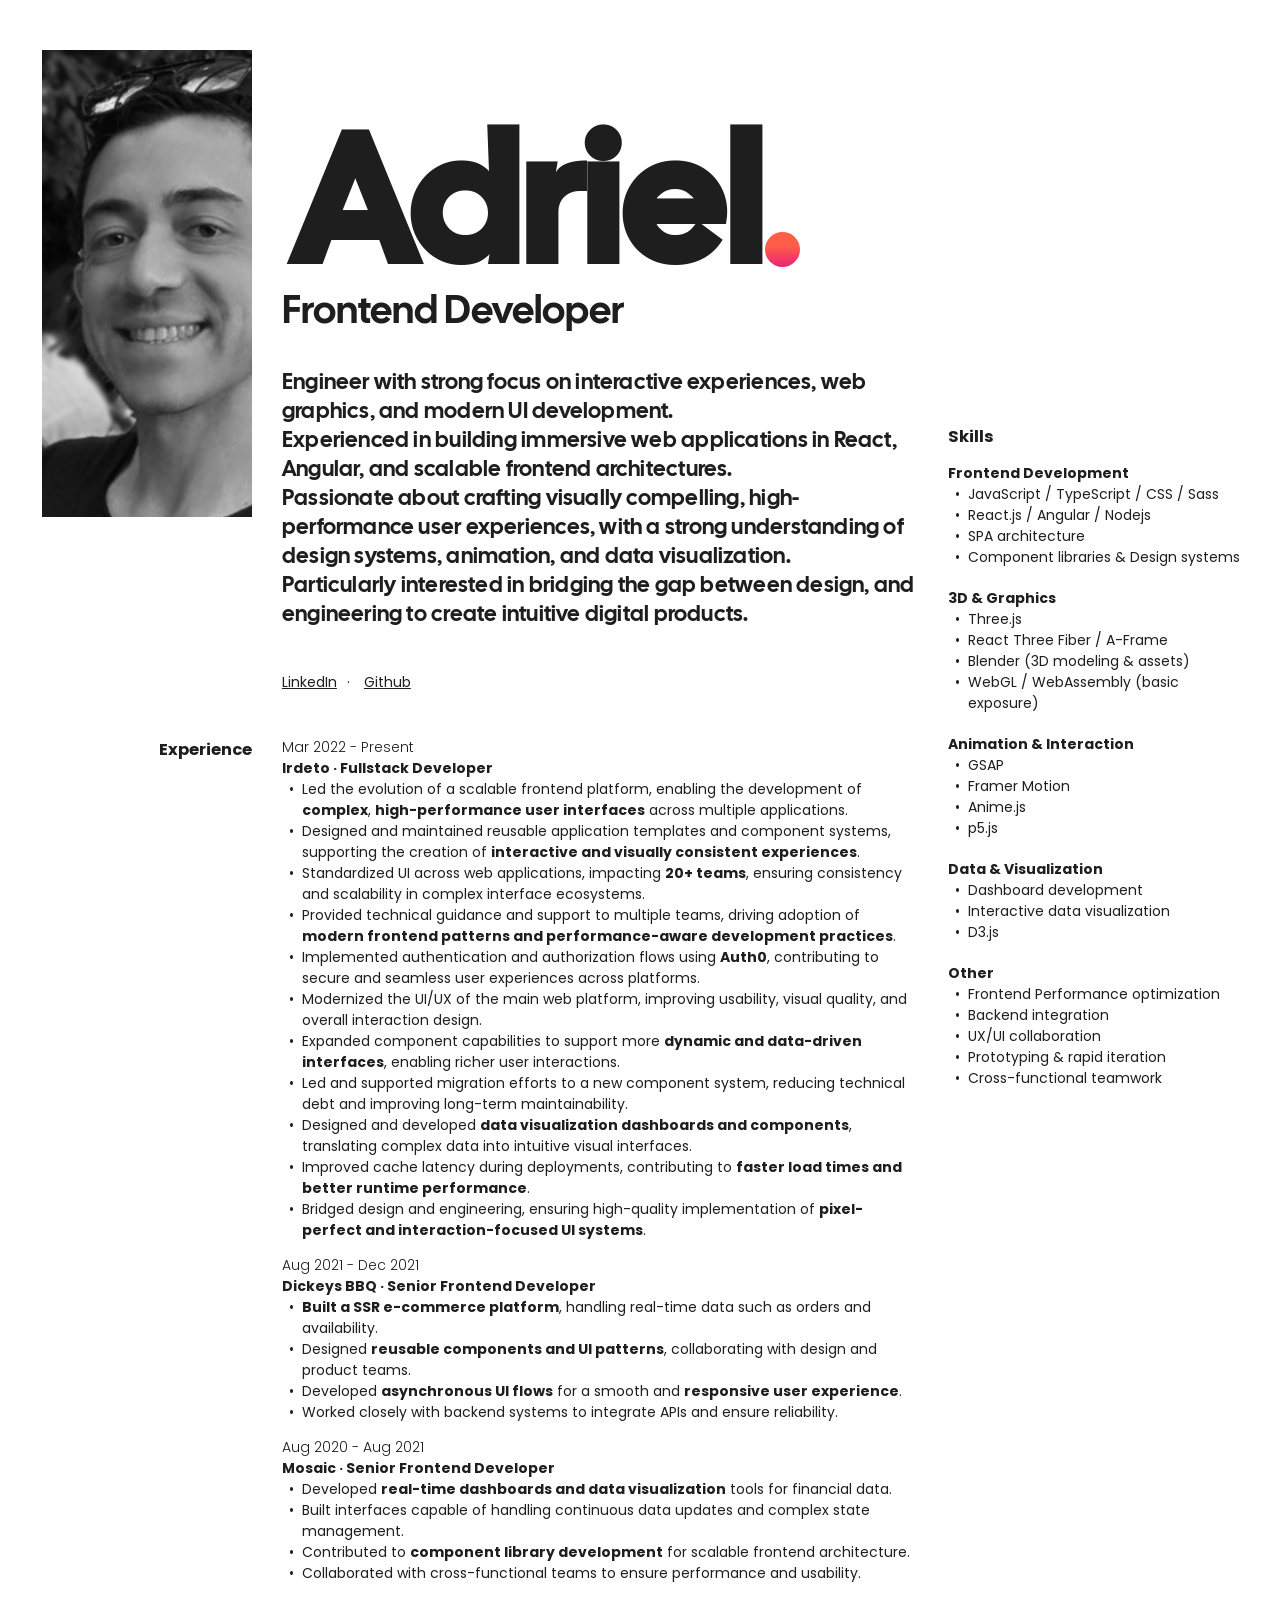
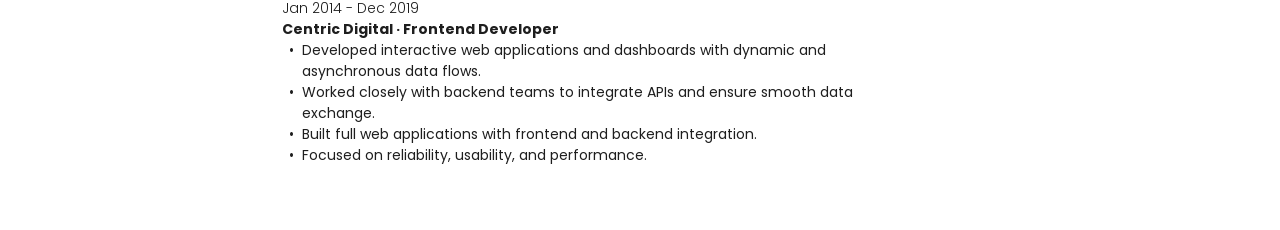
==== commit 2a7040e8: "typo" ====
--- a/index.html
+++ b/index.html
@@ -35,10 +35,11 @@
             <div>
                 <header>
                     <h1>Adriel</h1>
+                    <h2>Frontend Developer</h2>
                 </header>
 
                 <div class="about">
-                    <p>Frontend Engineer with strong focus on interactive experiences, web graphics, and modern UI development.</p>
+                    <p>Engineer with strong focus on interactive experiences, web graphics, and modern UI development.</p>
                     <p>Experienced in building immersive web applications in React, Angular, and scalable frontend architectures.</p>
                     <p>Passionate about crafting visually compelling, high-performance user experiences, with a strong understanding of design systems, animation, and data visualization.</p>
                     <p>Particularly interested in bridging the gap between design, and engineering to create intuitive digital products.</p>
